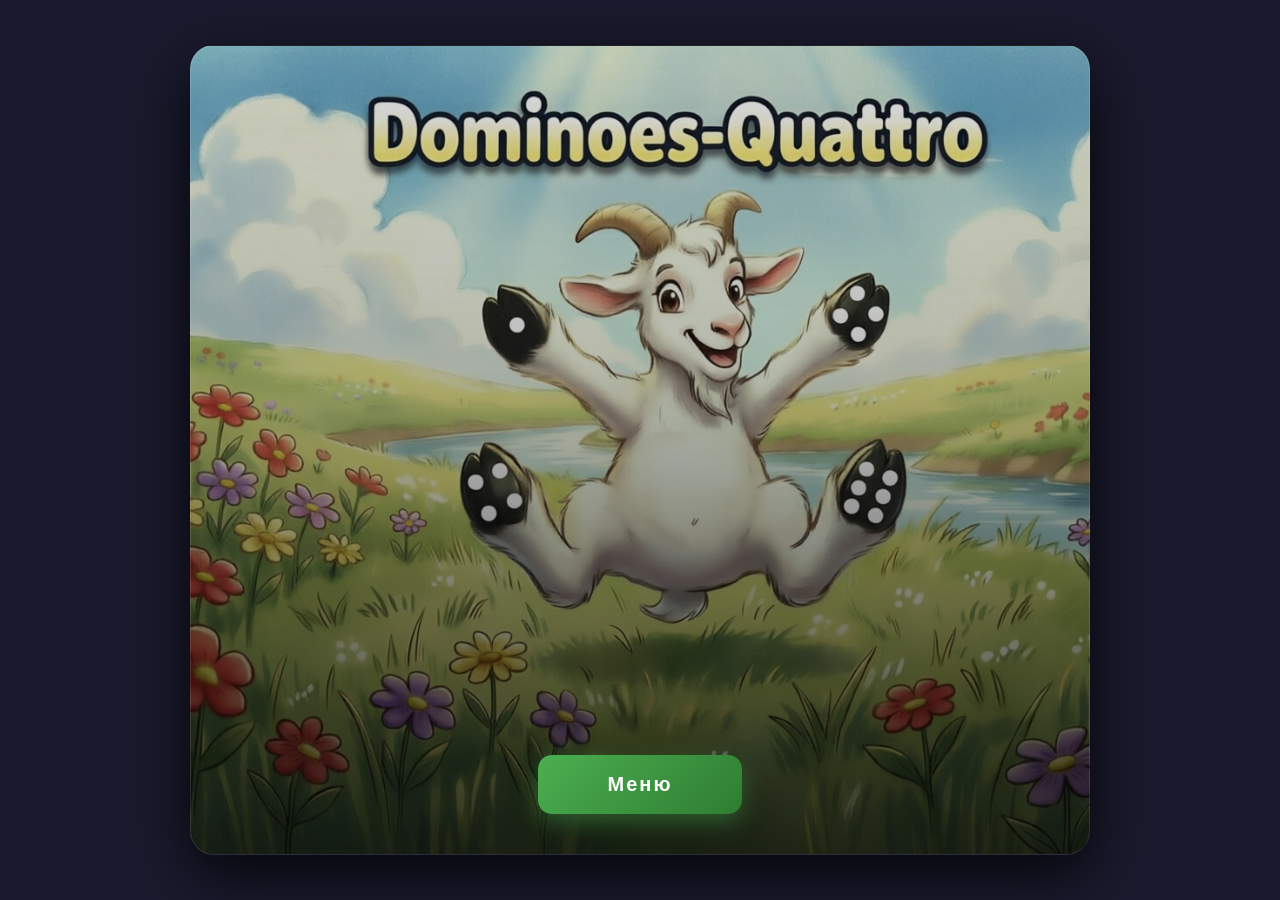
==== index.html @ 5fde7849 "Add files via upload" ====
<!DOCTYPE html>
<html lang="ru">
<head>
    <meta charset="UTF-8">
    <meta name="viewport" content="width=device-width, initial-scale=1.0, user-scalable=no, viewport-fit=cover">
    <title>Dominoes-Quattro — Старт</title>
    <link rel="stylesheet" href="css/start.css">
</head>
<body>
    <div class="start-container">
       

        <button class="btn-menu" id="menuBtn">Меню</button>
    </div>

    <script src="js/start.js"></script>
</body>
</html>
---- css/start.css ----
/* ============================================================
   DOMINOES-QUATTRO — СТАРТОВАЯ СТРАНИЦА
   ============================================================ */

* {
    margin: 0;
    padding: 0;
    box-sizing: border-box;
}

html, body {
    height: 100%;
    width: 100%;
}

body {
    font-family: 'Segoe UI', Tahoma, Geneva, Verdana, sans-serif;
    overflow: hidden;
    background: #1a1a2e;

    display: flex;
    justify-content: center;
    align-items: center;
}

/* Flex-контейнер стартового экрана — КАРТИНКА КАК ФОН */
.start-container {
    display: flex;
    flex-direction: column;
    justify-content: flex-end;   /* текст и кнопка — ближе к низу */
    align-items: center;

    width: 100%;
    max-width: 900px;
    height: 90vh;
    padding: 40px 30px;

    /* ← Картинка на весь контейнер + затемнение снизу для читаемости */
    background:
        linear-gradient(
            to bottom,
            rgba(0, 0, 0, 0.15) 0%,
            rgba(0, 0, 0, 0.25) 40%,
            rgba(0, 0, 0, 0.75) 100%
        ),
        url('../imag/background.png') center/cover no-repeat;

    border-radius: 24px;
    border: 1px solid rgba(255, 255, 255, 0.1);
    box-shadow: 0 20px 60px rgba(0, 0, 0, 0.8);

    animation: fadeIn 0.8s ease;

    gap: 15px;
}

@keyframes fadeIn {
    from { opacity: 0; transform: translateY(20px); }
    to   { opacity: 1; transform: translateY(0); }
}

.start-title {
    font-size: 46px;
    font-weight: 700;
    letter-spacing: 3px;
    text-align: center;
    background: linear-gradient(135deg, #FFD700, #FFA500);
    -webkit-background-clip: text;
    -webkit-text-fill-color: transparent;
    background-clip: text;
    text-shadow: 0 4px 20px rgba(255, 165, 0, 0.3);
}

.start-subtitle {
    color: #e0e0f0;
    font-size: 16px;
    letter-spacing: 2px;
    text-transform: uppercase;
    text-align: center;
    text-shadow: 0 2px 8px rgba(0, 0, 0, 0.8);
}

.btn-menu {
    padding: 18px 70px;
    margin-top: 10px;
    border: none;
    border-radius: 14px;

    font-size: 20px;
    font-weight: bold;
    letter-spacing: 2px;
    color: #fff;

    cursor: pointer;
    transition: all 0.3s;

    background: linear-gradient(135deg, #4CAF50, #2e7d32);
    box-shadow: 0 8px 25px rgba(76, 175, 80, 0.4);
}

.btn-menu:hover {
    transform: scale(1.05);
    box-shadow: 0 0 35px rgba(76, 175, 80, 0.7);
}

.btn-menu:active {
    transform: scale(0.98);
}

/* ===== АДАПТИВНОСТЬ ===== */

@media (max-width: 850px) {
    .start-container {
        height: 92vh;
        max-width: 95%;
        padding: 30px 20px;
        border-radius: 20px;
    }

    .start-title {
        font-size: 36px;
    }
}

@media (max-width: 550px) {
    .start-container {
        height: 95vh;
        padding: 25px 15px;
        border-radius: 16px;
    }

    .start-title {
        font-size: 28px;
        letter-spacing: 2px;
    }

    .start-subtitle {
        font-size: 12px;
    }

    .btn-menu {
        padding: 15px 50px;
        font-size: 17px;
    }
}

@media (max-width: 380px) {
    .start-title {
        font-size: 22px;
    }

    .btn-menu {
        padding: 13px 40px;
        font-size: 15px;
    }
}
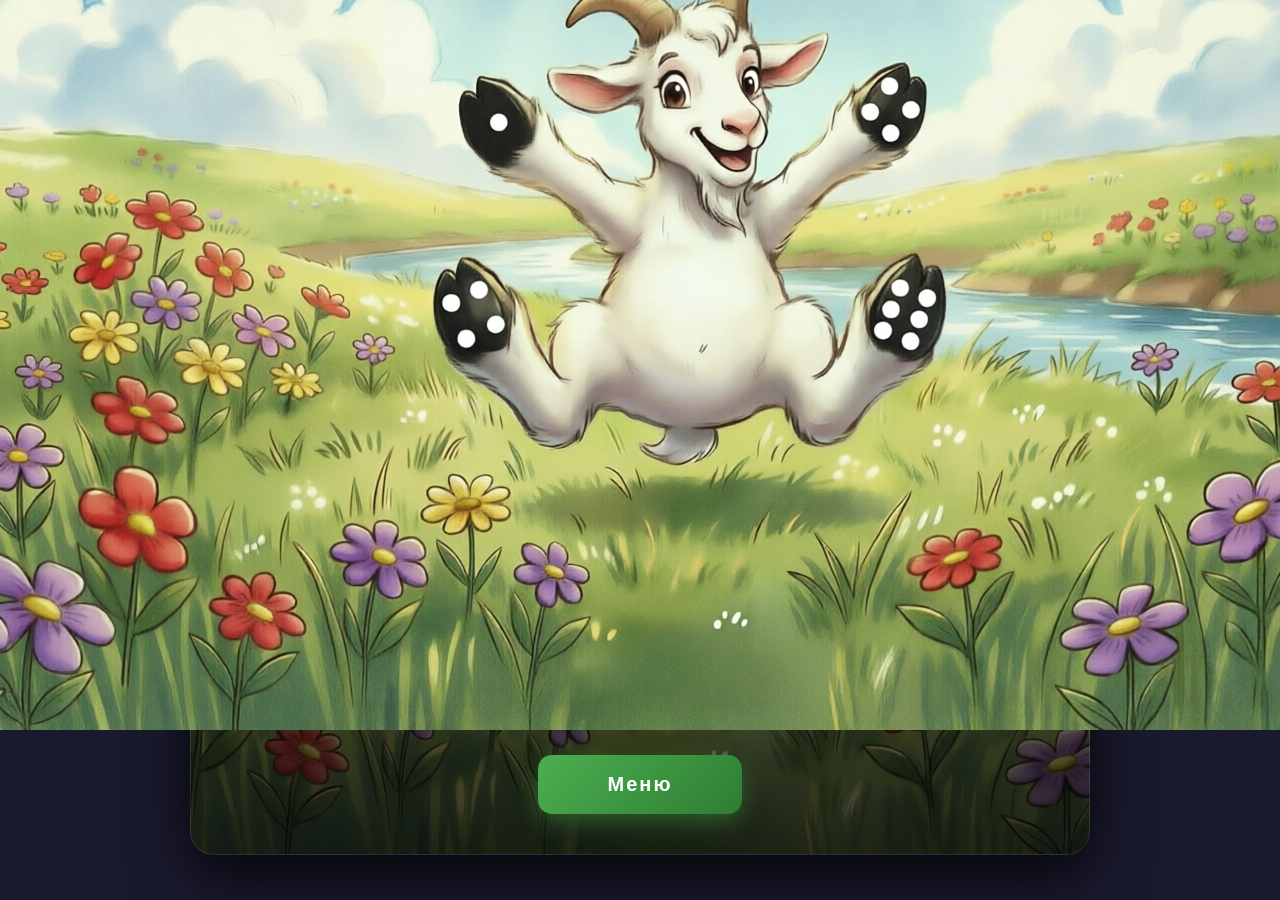
==== commit 823e55a8: "Update index.html" ====
--- a/index.html
+++ b/index.html
@@ -8,11 +8,10 @@
 </head>
 <body>
     <div class="start-container">
-       
-
+        <img class="start-bg" src="imag/background.png" alt="">
         <button class="btn-menu" id="menuBtn">Меню</button>
     </div>
 
     <script src="js/start.js"></script>
 </body>
-</html>+</html>
